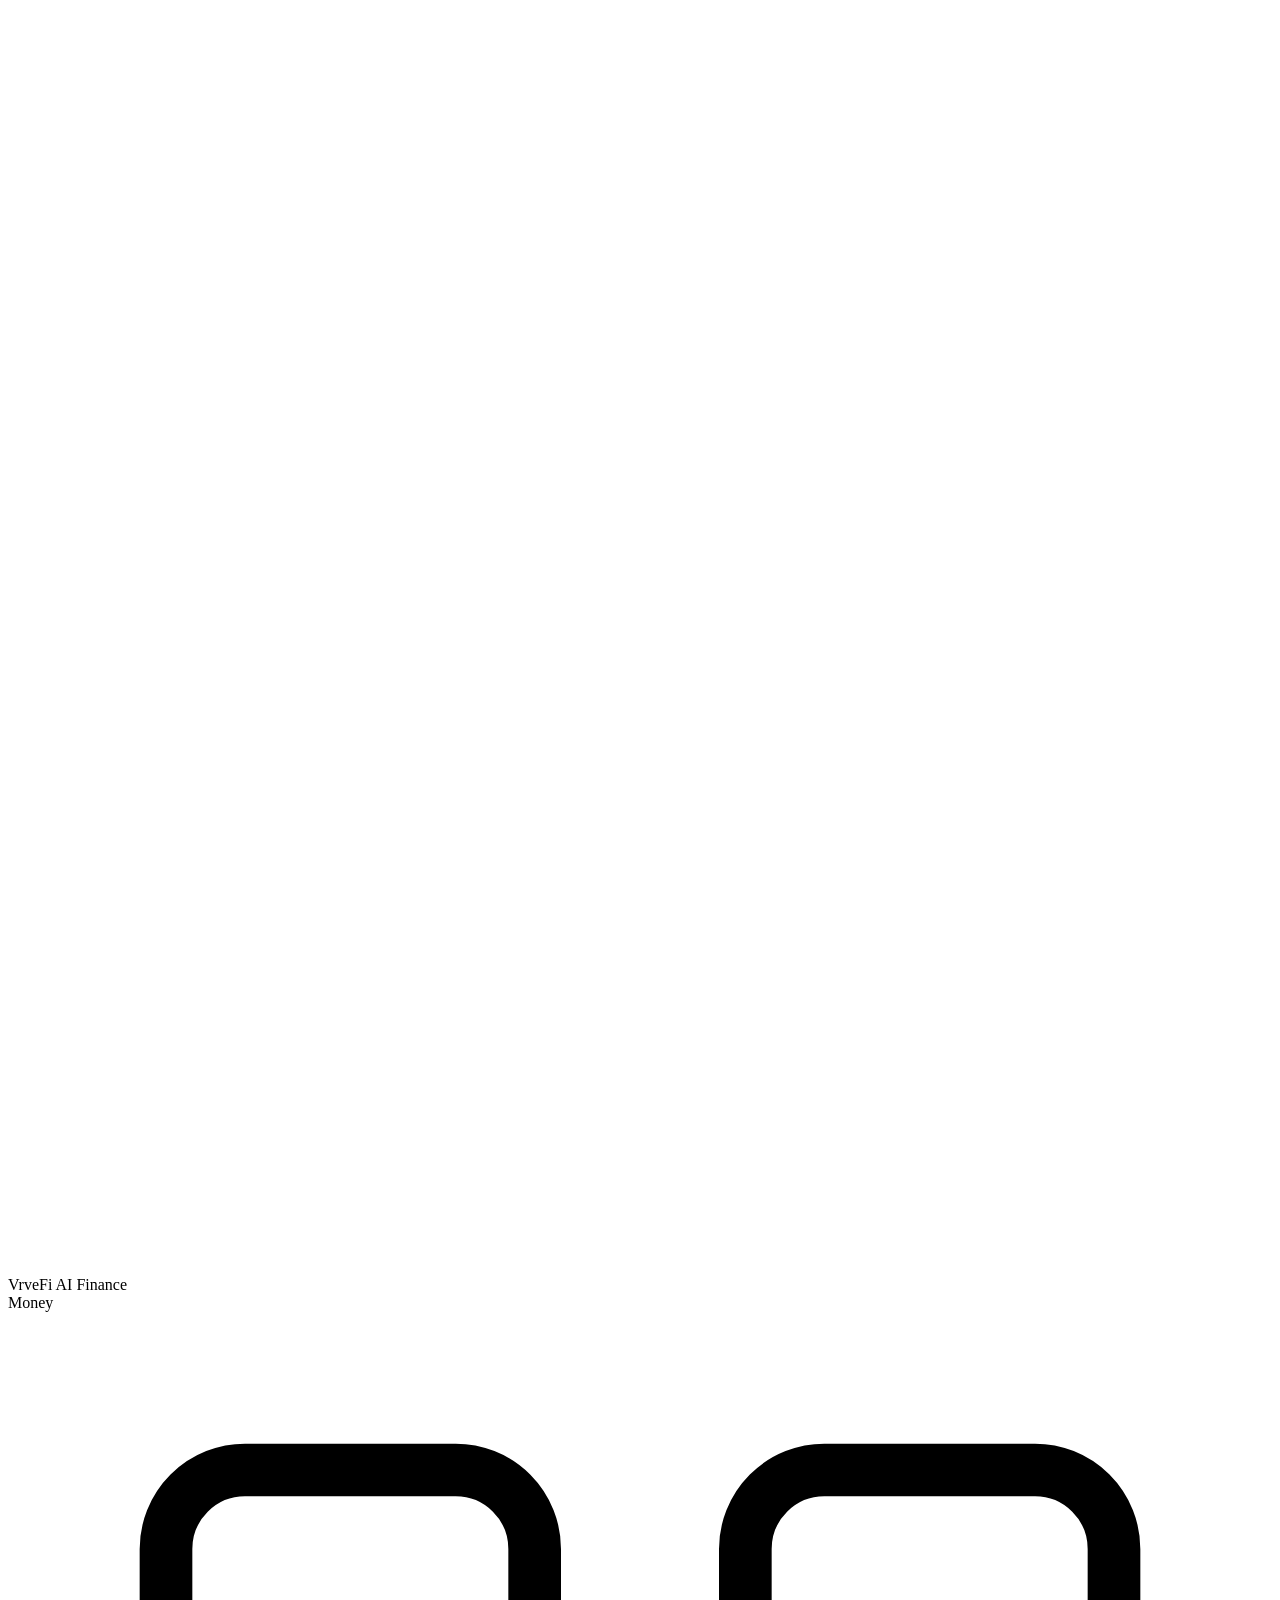
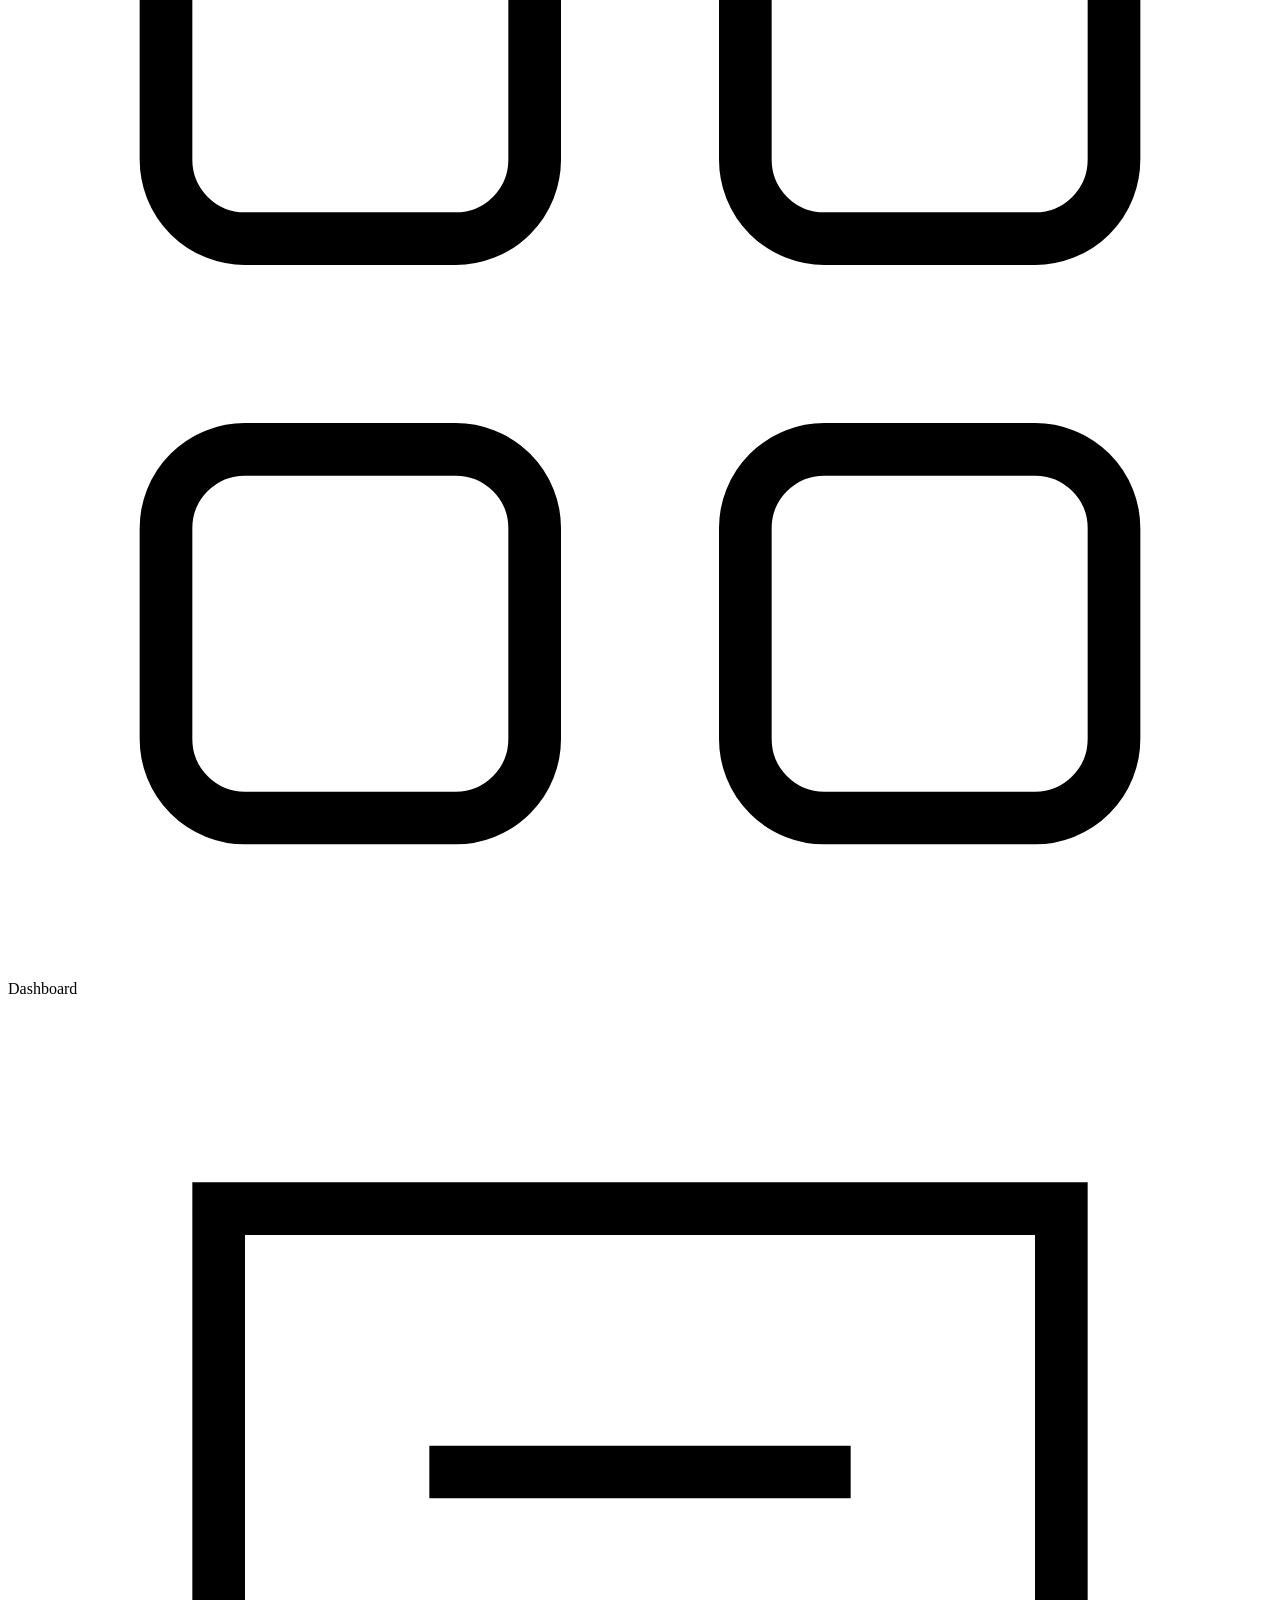
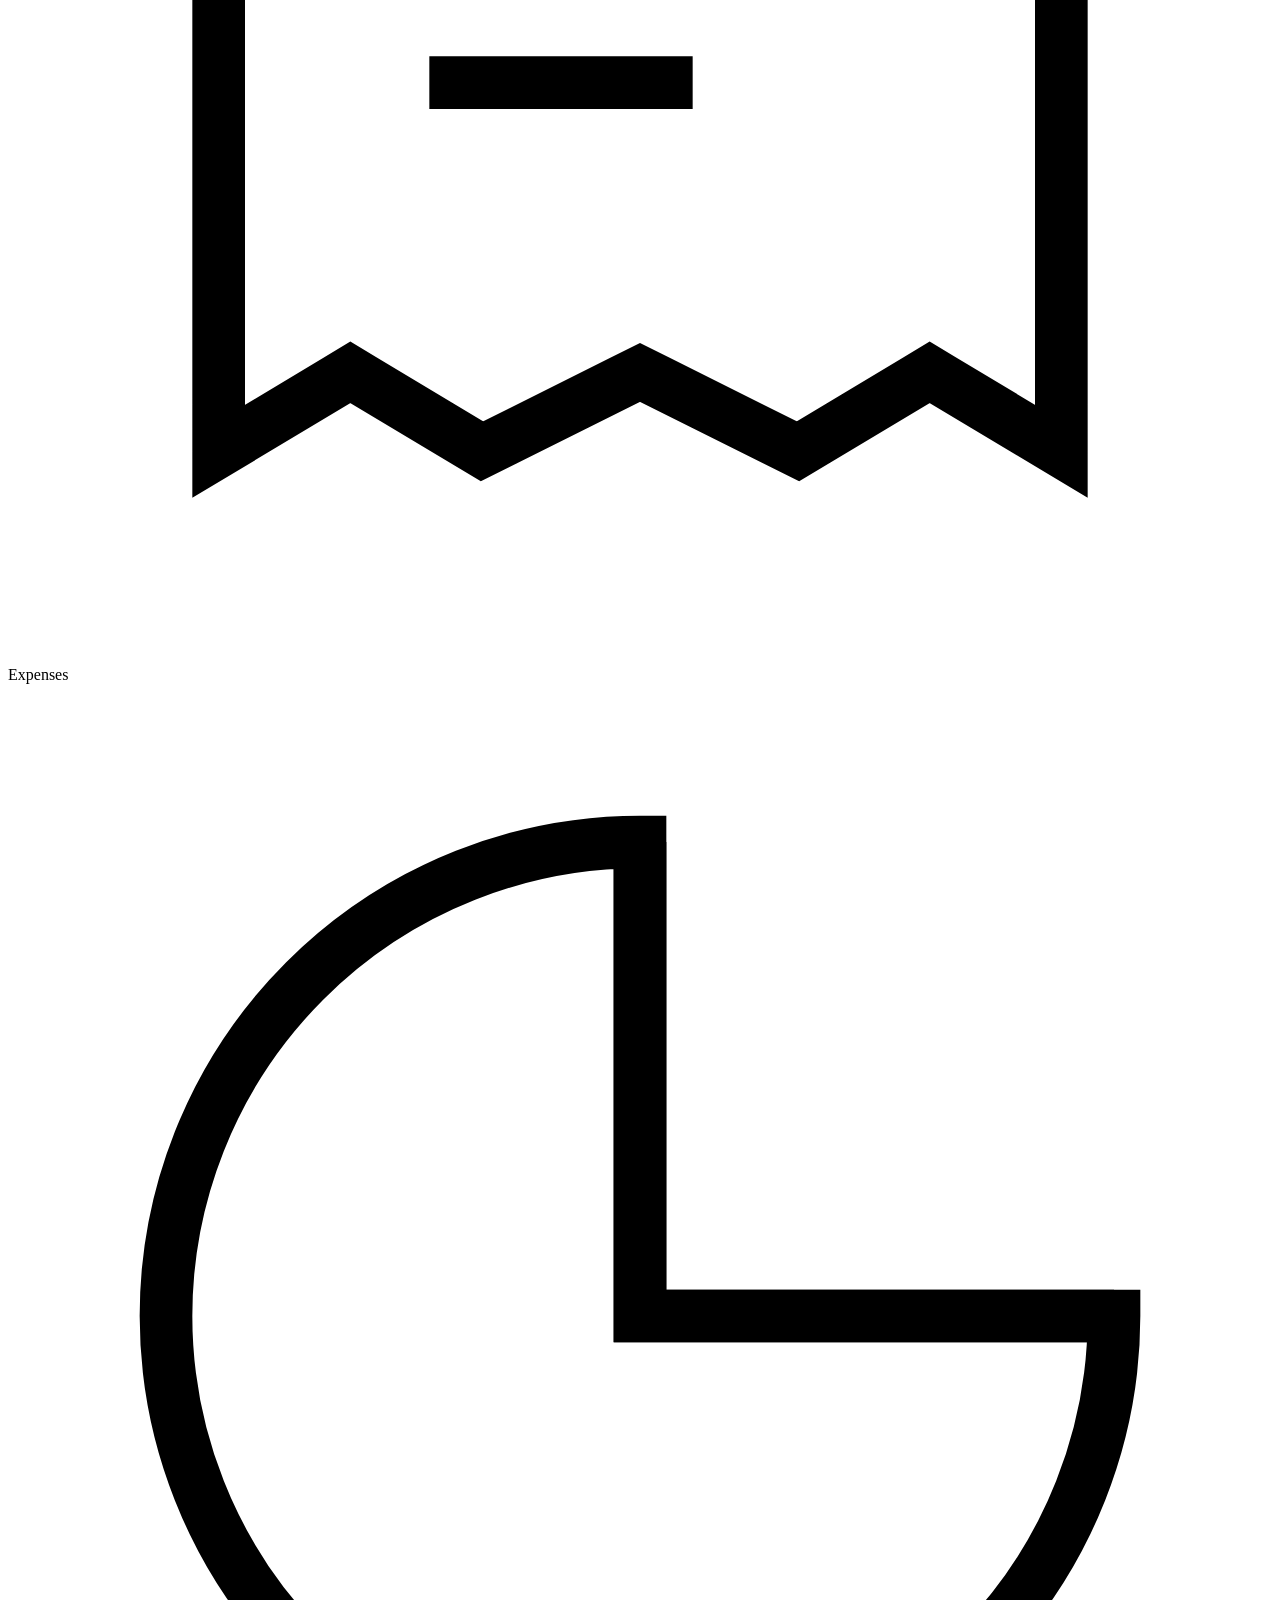
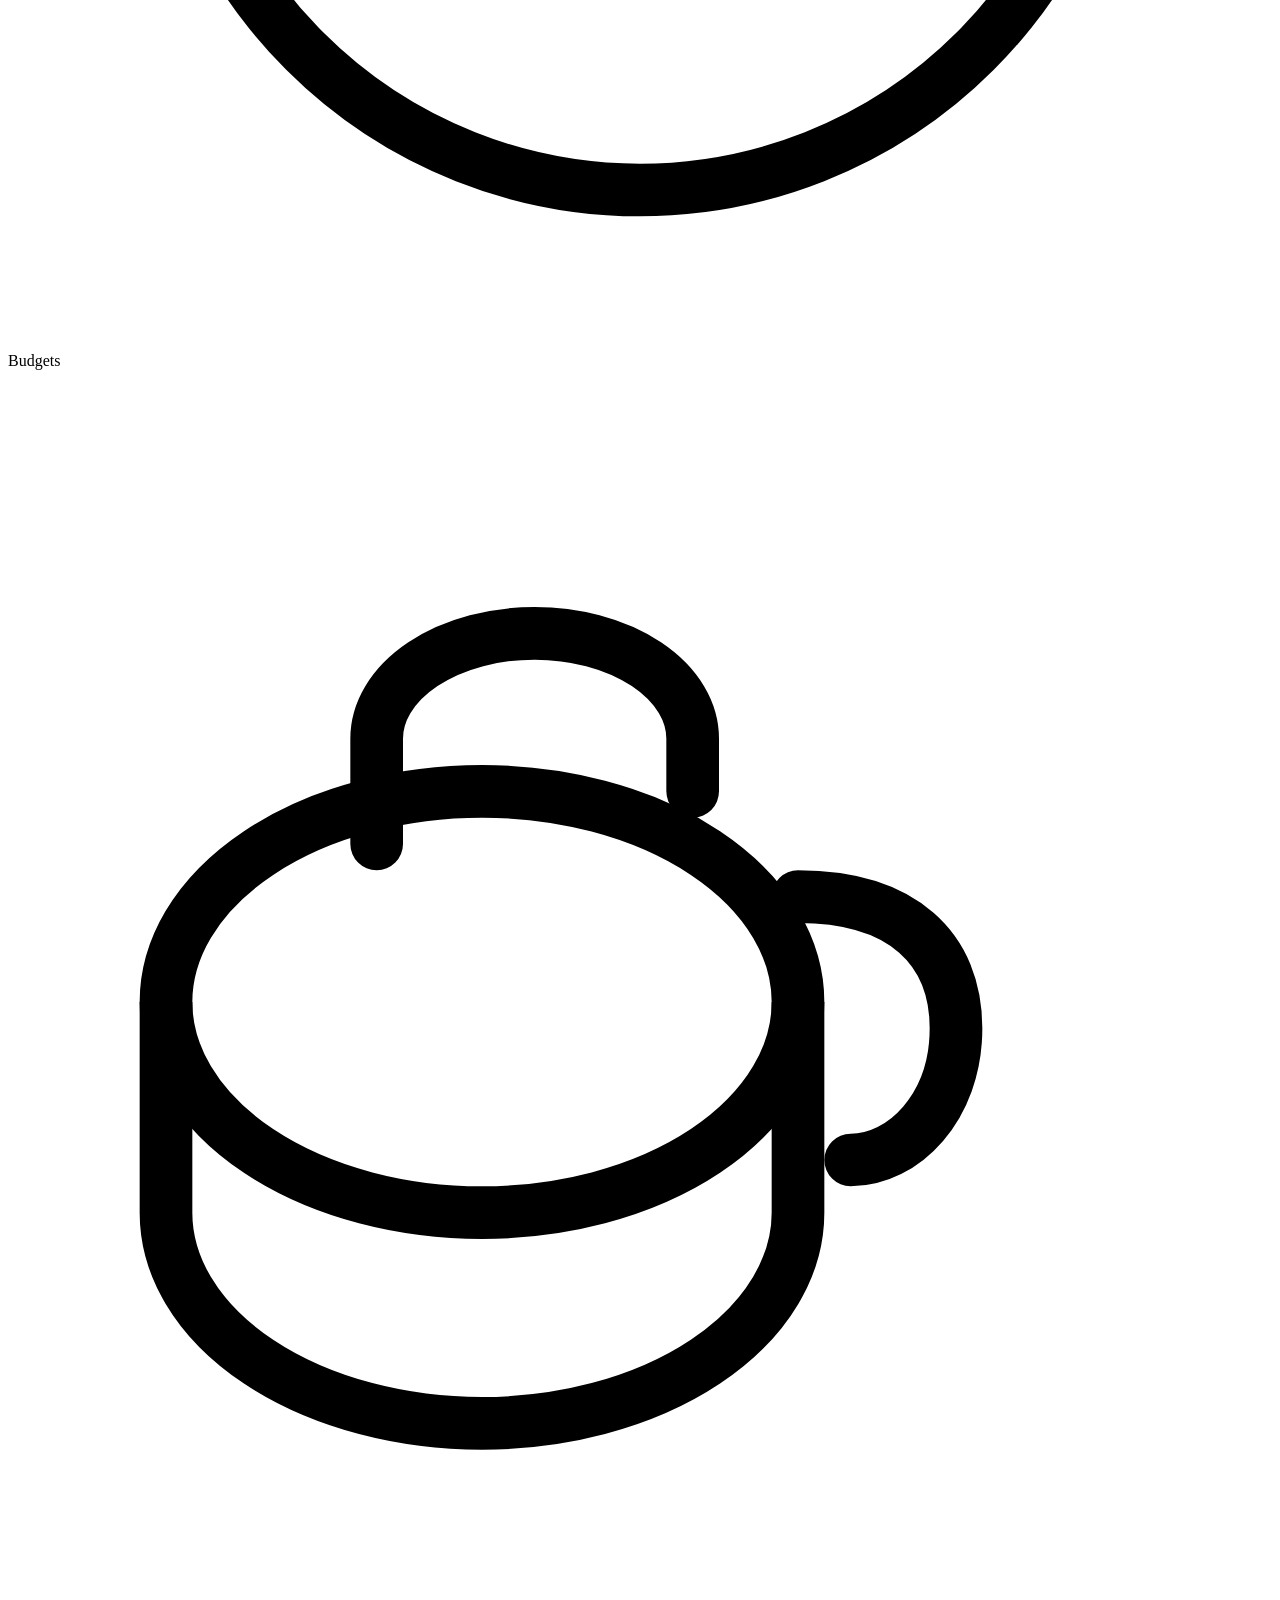
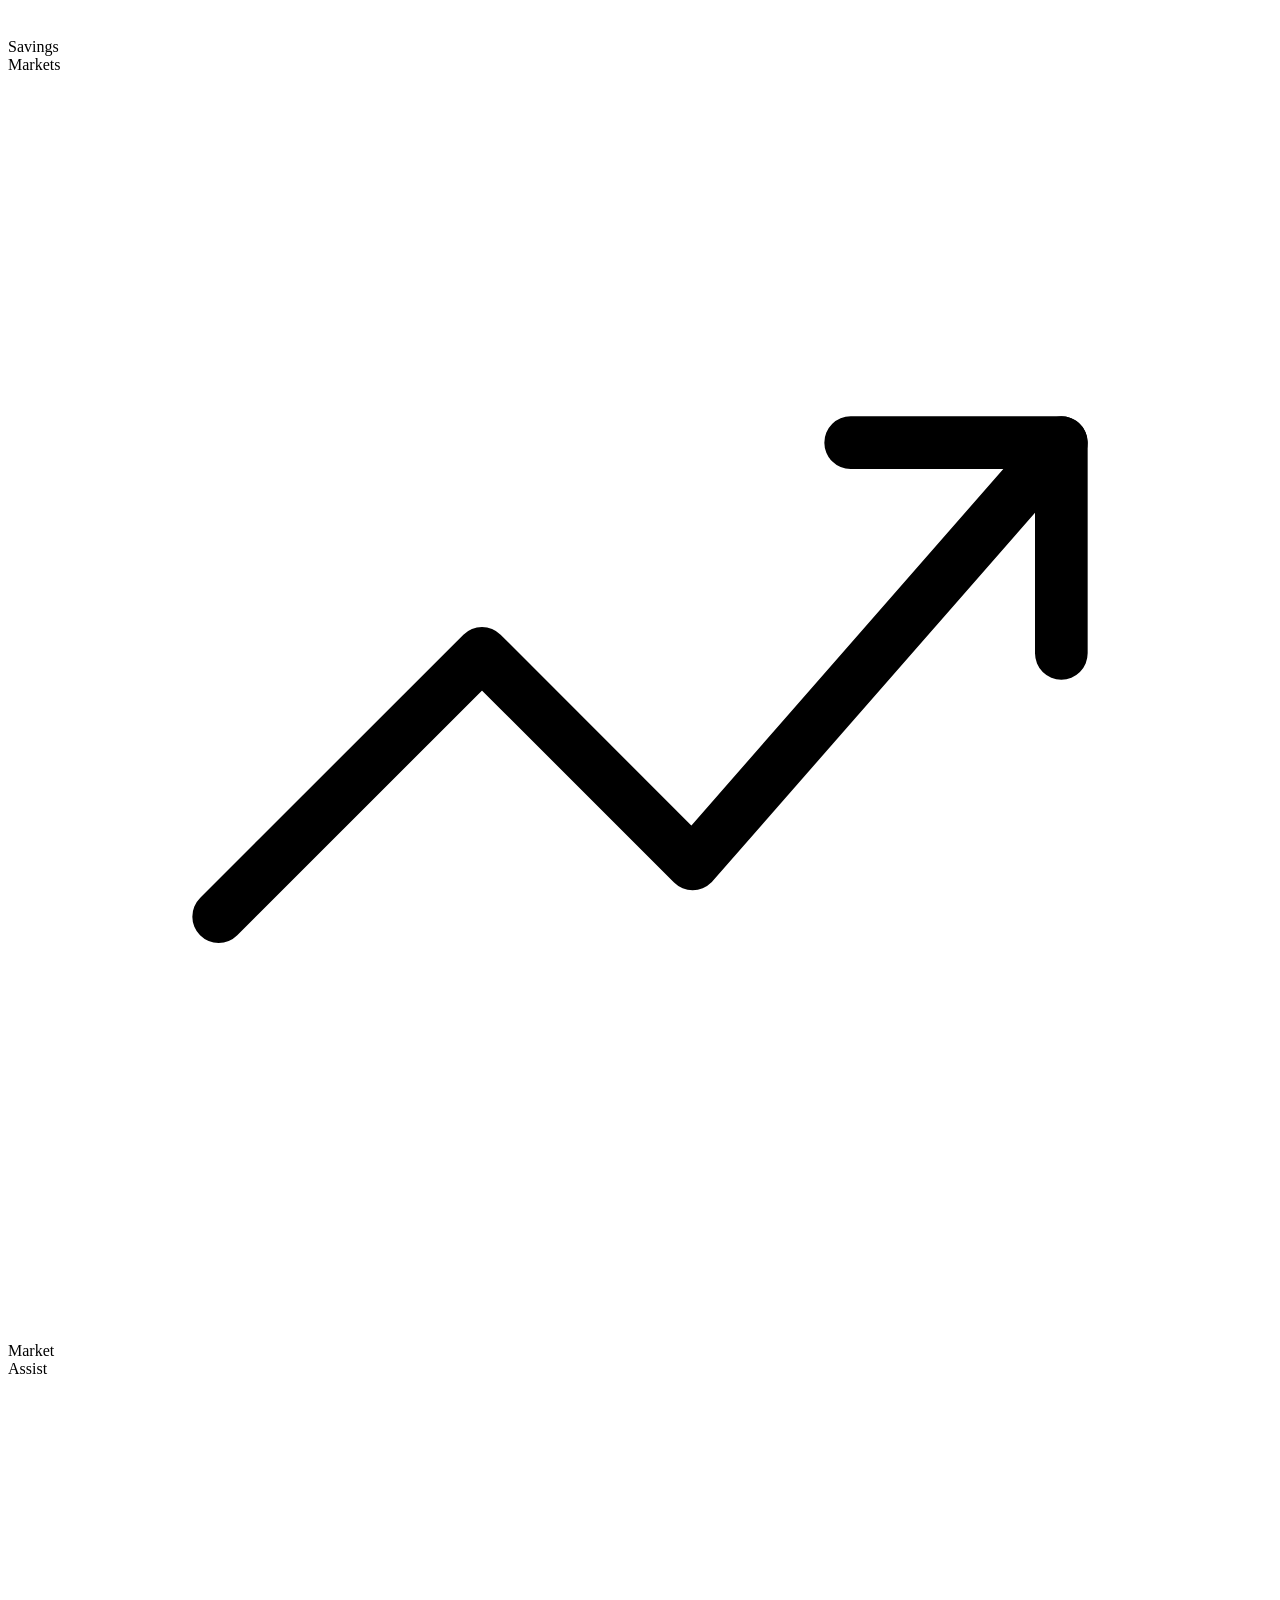
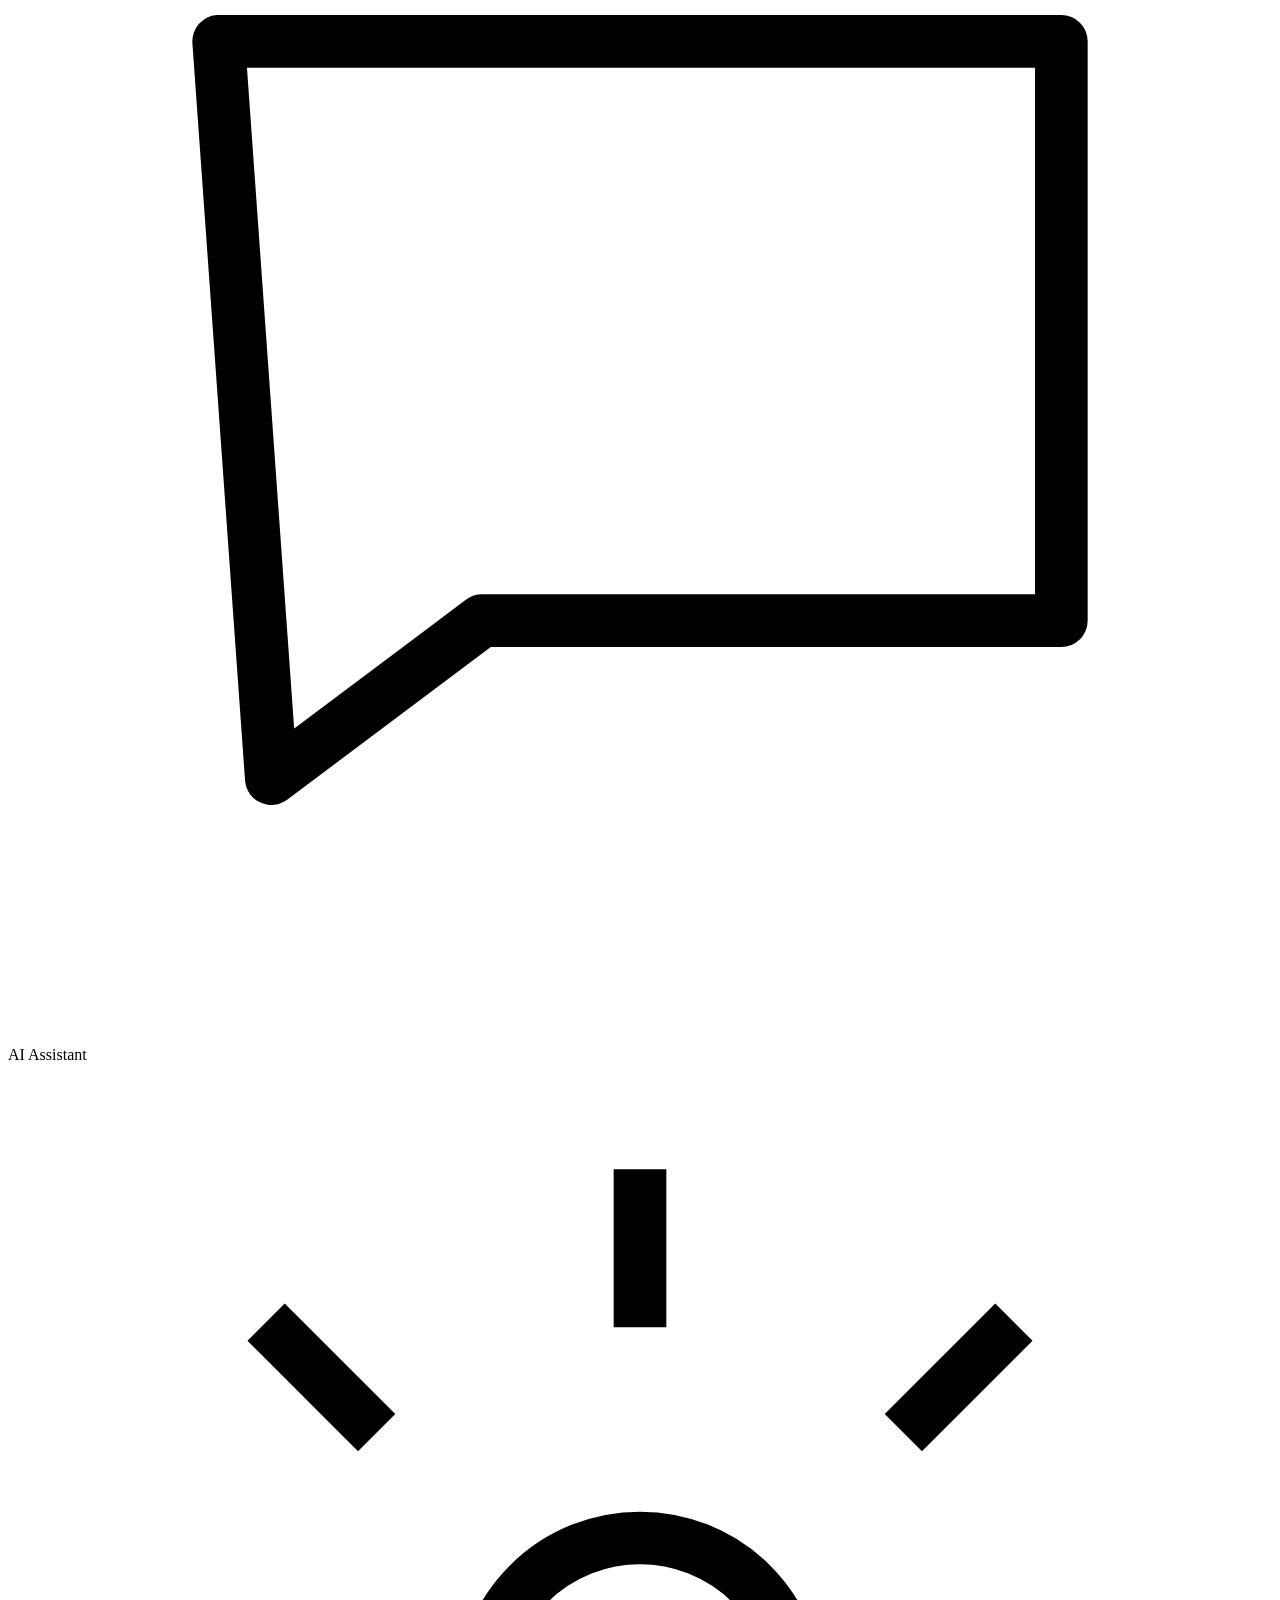
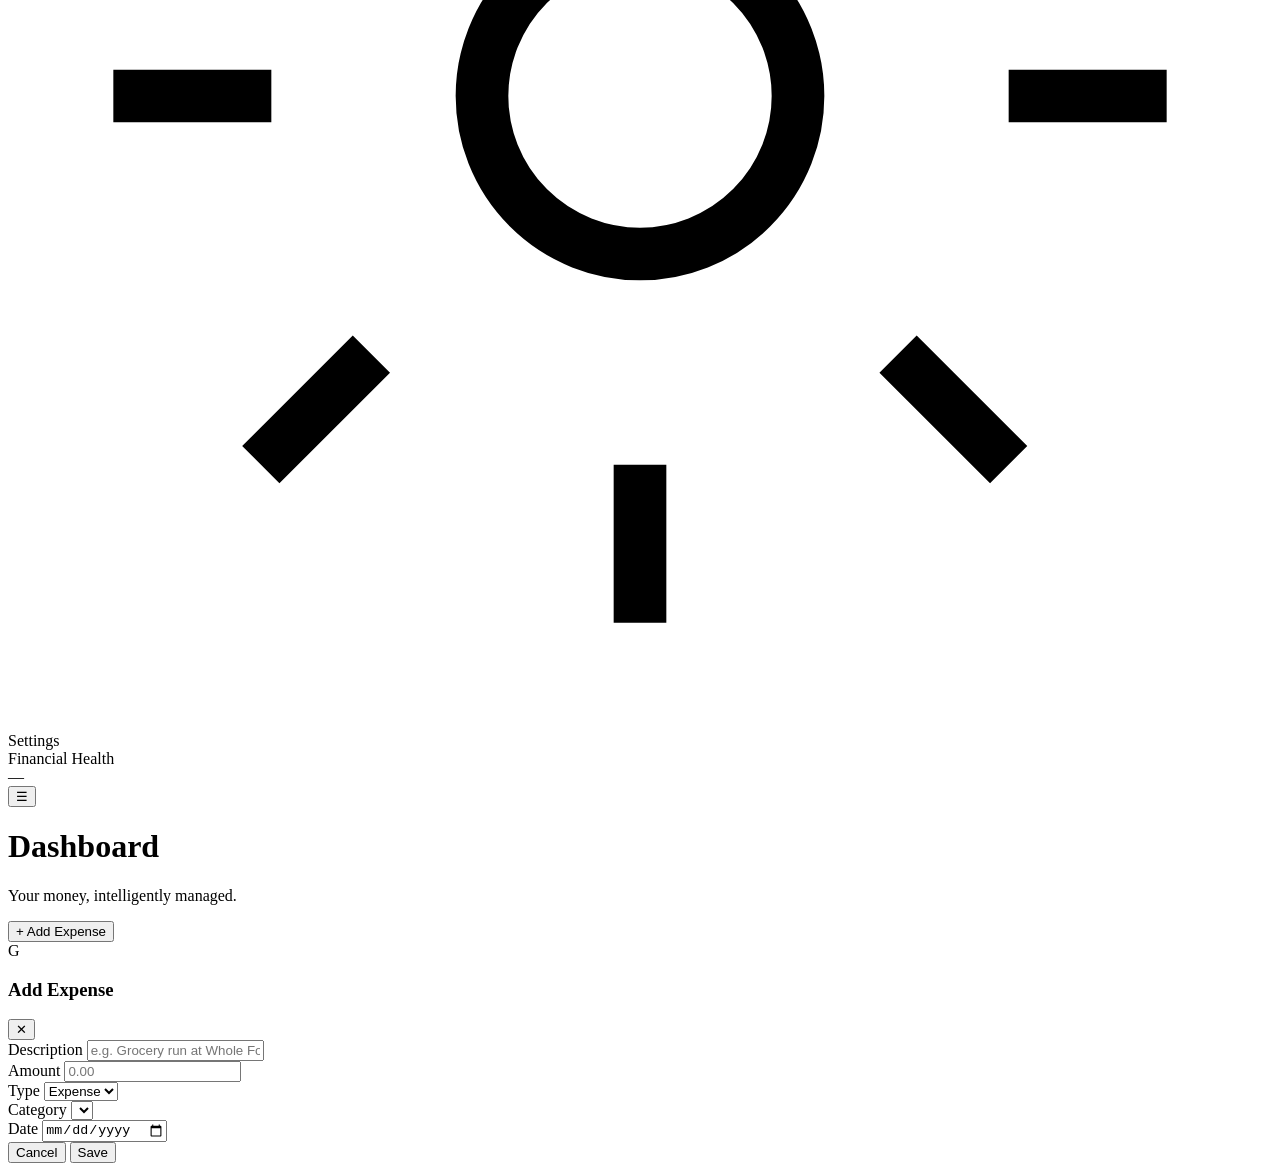
==== index.html @ f5c7d7fb "Add files via upload" ====
<!DOCTYPE html>
<html lang="en">
<head>
  <meta charset="UTF-8" />
  <meta name="viewport" content="width=device-width, initial-scale=1.0" />
  <title>VrveFi — AI Personal Finance</title>
  <meta name="description" content="Track everyday expenses, manage budgets, and get AI-powered market updates and predictions." />
  <link rel="manifest" href="manifest.webmanifest" />
  <meta name="theme-color" content="#2c5cdc" />
  <meta name="mobile-web-app-capable" content="yes" />
  <meta name="apple-mobile-web-app-capable" content="yes" />
  <meta name="apple-mobile-web-app-title" content="VrveFi" />
  <link rel="apple-touch-icon" href="icons/icon-192.png" />
  <link rel="preconnect" href="https://fonts.googleapis.com" />
  <link href="https://fonts.googleapis.com/css2?family=Inter:wght@400;500;600;700;800&display=swap" rel="stylesheet" />
  <link rel="stylesheet" href="css/styles.css" />
  <link rel="icon" href="data:image/svg+xml,%3Csvg xmlns='http://www.w3.org/2000/svg' viewBox='0 0 100 100'%3E%3Crect width='100' height='100' rx='22' fill='%232c5cdc'/%3E%3Cpath d='M24 24L50 78' stroke='white' stroke-width='12' fill='none' stroke-linecap='round'/%3E%3Crect x='54' y='60' width='10' height='18' rx='3' fill='white'/%3E%3Crect x='67' y='46' width='10' height='32' rx='3' fill='white'/%3E%3Crect x='80' y='30' width='10' height='48' rx='3' fill='white'/%3E%3C/svg%3E" />
</head>
<body>
  <div id="app">
    <!-- Sidebar -->
    <aside class="sidebar">
      <div class="brand">
        <div class="brand-mark">
          <svg viewBox="0 0 100 100" fill="none">
            <path d="M24 24L50 78" stroke="#fff" stroke-width="12" stroke-linecap="round" stroke-linejoin="round"/>
            <rect x="54" y="60" width="10" height="18" rx="3" fill="#fff"/>
            <rect x="67" y="46" width="10" height="32" rx="3" fill="#fff"/>
            <rect x="80" y="30" width="10" height="48" rx="3" fill="#fff"/>
          </svg>
        </div>
        <div class="brand-text">
          <span class="brand-name">VrveFi</span>
          <span class="brand-tag">AI Finance</span>
        </div>
      </div>

      <nav class="nav">
        <div class="nav-sec">Money</div>
        <a class="nav-item" data-route="dashboard"><span class="ic"><svg viewBox="0 0 24 24" fill="none" stroke="currentColor"><rect x="3" y="3" width="7" height="7" rx="1.5"/><rect x="14" y="3" width="7" height="7" rx="1.5"/><rect x="3" y="14" width="7" height="7" rx="1.5"/><rect x="14" y="14" width="7" height="7" rx="1.5"/></svg></span> Dashboard</a>
        <a class="nav-item" data-route="expenses"><span class="ic"><svg viewBox="0 0 24 24" fill="none" stroke="currentColor"><path d="M4 4h16v16l-2.5-1.5L15 20l-3-1.5L9 20l-2.5-1.5L4 20z"/><path d="M8 9h8M8 13h5"/></svg></span> Expenses</a>
        <a class="nav-item" data-route="budget"><span class="ic"><svg viewBox="0 0 24 24" fill="none" stroke="currentColor"><path d="M12 3a9 9 0 109 9h-9z"/><path d="M12 3v9h9"/></svg></span> Budgets</a>
        <a class="nav-item" data-route="savings"><span class="ic"><svg viewBox="0 0 24 24" fill="none" stroke="currentColor"><path d="M3 12a6 4 0 0012 0 6 4 0 00-12 0z"/><path d="M3 12v4a6 4 0 0012 0v-4"/><path d="M15 10c2 0 3 1 3 2.5S17 15 16 15M7 9V7a3 2 0 016 0v1" stroke-linecap="round"/></svg></span> Savings</a>
        <div class="nav-sec">Markets</div>
        <a class="nav-item" data-route="market"><span class="ic"><svg viewBox="0 0 24 24" fill="none" stroke="currentColor"><path d="M4 16l5-5 4 4 7-8" stroke-linecap="round" stroke-linejoin="round"/><path d="M16 7h4v4" stroke-linecap="round" stroke-linejoin="round"/></svg></span> Market</a>
        <div class="nav-sec">Assist</div>
        <a class="nav-item" data-route="assistant"><span class="ic"><svg viewBox="0 0 24 24" fill="none" stroke="currentColor"><path d="M4 5h16v11H9l-4 3z" stroke-linejoin="round"/></svg></span> AI Assistant</a>
        <a class="nav-item" data-route="settings"><span class="ic"><svg viewBox="0 0 24 24" fill="none" stroke="currentColor"><circle cx="12" cy="12" r="3"/><path d="M12 2v3M12 19v3M2 12h3M19 12h3M4.9 4.9l2.1 2.1M16.9 16.9l2.1 2.1M19.1 4.9l-2.1 2.1M6.9 16.9l-2.1 2.1"/></svg></span> Settings</a>
      </nav>

      <div class="sidebar-foot">
        <div class="health-card">
          <span class="health-label">Financial Health</span>
          <div class="health-score" id="sidebarHealth">—</div>
          <div class="health-bar"><div class="health-bar-fill" id="sidebarHealthBar"></div></div>
        </div>
      </div>
    </aside>

    <!-- Main -->
    <main class="main">
      <header class="topbar">
        <div class="topbar-left">
          <button class="menu-toggle" id="menuToggle">☰</button>
          <div>
            <h1 class="page-title" id="pageTitle">Dashboard</h1>
            <p class="page-sub" id="pageSub">Your money, intelligently managed.</p>
          </div>
        </div>
        <div class="topbar-right">
          <div class="market-ticker" id="topTicker"></div>
          <button class="btn btn-primary" id="quickAdd">+ Add Expense</button>
          <div class="avatar" id="userAvatar">G</div>
        </div>
      </header>

      <section class="view" id="view"></section>
    </main>
  </div>

  <!-- Add / Edit expense modal -->
  <div class="modal-overlay" id="modal">
    <div class="modal">
      <div class="modal-head">
        <h3 id="modalTitle">Add Expense</h3>
        <button class="modal-close" id="modalClose">✕</button>
      </div>
      <form id="expenseForm" class="modal-body">
        <input type="hidden" id="exId" />
        <div class="form-row">
          <label>Description</label>
          <input type="text" id="exDesc" placeholder="e.g. Grocery run at Whole Foods" required />
        </div>
        <div class="form-grid">
          <div class="form-row">
            <label>Amount</label>
            <input type="number" id="exAmount" step="0.01" min="0" placeholder="0.00" required />
          </div>
          <div class="form-row">
            <label>Type</label>
            <select id="exType">
              <option value="expense">Expense</option>
              <option value="income">Income</option>
            </select>
          </div>
        </div>
        <div class="form-grid">
          <div class="form-row">
            <label>Category</label>
            <select id="exCategory"></select>
          </div>
          <div class="form-row">
            <label>Date</label>
            <input type="date" id="exDate" required />
          </div>
        </div>
        <div class="ai-hint" id="aiHint"></div>
        <div class="modal-foot">
          <button type="button" class="btn btn-ghost" id="modalCancel">Cancel</button>
          <button type="submit" class="btn btn-primary">Save</button>
        </div>
      </form>
    </div>
  </div>

  <div class="toast" id="toast"></div>

  <script src="js/data.js"></script>
  <script src="js/api.js"></script>
  <script src="js/charts.js"></script>
  <script src="js/market.js"></script>
  <script src="js/ai.js"></script>
  <script src="js/app.js"></script>
  <script>
    if ('serviceWorker' in navigator) {
      window.addEventListener('load', () => navigator.serviceWorker.register('sw.js').catch(() => {}));
    }
  </script>
</body>
</html>
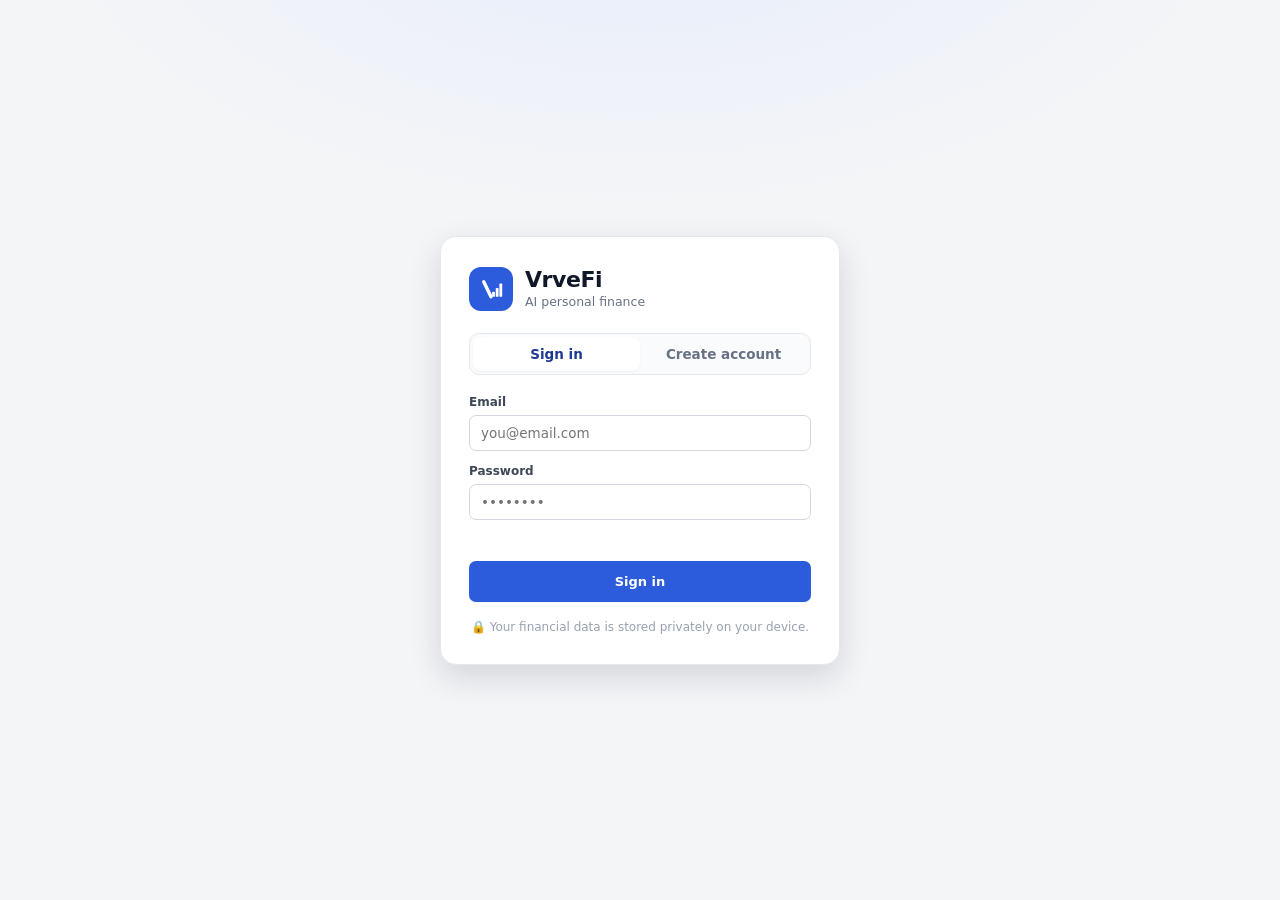
==== commit 3251a2b7: "update app" ====
--- a/index.html
+++ b/index.html
@@ -15,9 +15,54 @@
   <link href="https://fonts.googleapis.com/css2?family=Inter:wght@400;500;600;700;800&display=swap" rel="stylesheet" />
   <link rel="stylesheet" href="css/styles.css" />
   <link rel="icon" href="data:image/svg+xml,%3Csvg xmlns='http://www.w3.org/2000/svg' viewBox='0 0 100 100'%3E%3Crect width='100' height='100' rx='22' fill='%232c5cdc'/%3E%3Cpath d='M24 24L50 78' stroke='white' stroke-width='12' fill='none' stroke-linecap='round'/%3E%3Crect x='54' y='60' width='10' height='18' rx='3' fill='white'/%3E%3Crect x='67' y='46' width='10' height='32' rx='3' fill='white'/%3E%3Crect x='80' y='30' width='10' height='48' rx='3' fill='white'/%3E%3C/svg%3E" />
+  <script src="https://accounts.google.com/gsi/client" async></script>
 </head>
 <body>
-  <div id="app">
+  <!-- Sign-in screen -->
+  <div id="authScreen" class="auth-screen">
+    <div class="auth-card">
+      <div class="auth-brand">
+        <div class="auth-mark">
+          <svg viewBox="0 0 100 100" fill="none">
+            <path d="M24 24L50 78" stroke="#fff" stroke-width="12" stroke-linecap="round" stroke-linejoin="round"/>
+            <rect x="54" y="60" width="10" height="18" rx="3" fill="#fff"/>
+            <rect x="67" y="46" width="10" height="32" rx="3" fill="#fff"/>
+            <rect x="80" y="30" width="10" height="48" rx="3" fill="#fff"/>
+          </svg>
+        </div>
+        <div><div class="auth-title">VrveFi</div><div class="auth-sub">AI personal finance</div></div>
+      </div>
+
+      <div class="auth-tabs">
+        <button type="button" class="auth-tab active" data-tab="signin">Sign in</button>
+        <button type="button" class="auth-tab" data-tab="signup">Create account</button>
+      </div>
+
+      <form id="authForm" class="auth-form" autocomplete="on">
+        <div class="form-row signup-only" style="display:none">
+          <label>Name</label>
+          <input type="text" id="authName" placeholder="Your name" autocomplete="name" />
+        </div>
+        <div class="form-row">
+          <label>Email</label>
+          <input type="email" id="authEmail" placeholder="you@email.com" autocomplete="email" required />
+        </div>
+        <div class="form-row">
+          <label>Password</label>
+          <input type="password" id="authPassword" placeholder="••••••••" autocomplete="current-password" required />
+        </div>
+        <div class="auth-error" id="authError"></div>
+        <button class="btn btn-primary" id="authSubmit" type="submit" style="width:100%;padding:12px">Sign in</button>
+      </form>
+
+      <div class="auth-divider"><span>or</span></div>
+      <div id="googleBtn" class="google-btn-wrap"></div>
+      <div id="authNote" class="auth-note"></div>
+      <div class="auth-foot">🔒 Your financial data is stored privately on your device.</div>
+    </div>
+  </div>
+
+  <div id="app" style="display:none">
     <!-- Sidebar -->
     <aside class="sidebar">
       <div class="brand">
@@ -123,8 +168,21 @@
     </div>
   </div>
 
+  <!-- Stat detail modal -->
+  <div class="modal-overlay" id="detailModal">
+    <div class="modal">
+      <div class="modal-head">
+        <h3 id="detailTitle">Details</h3>
+        <button class="modal-close" id="detailClose">✕</button>
+      </div>
+      <div class="modal-body" id="detailBody"></div>
+    </div>
+  </div>
+
   <div class="toast" id="toast"></div>
 
+  <script src="js/auth-config.js"></script>
+  <script src="js/auth.js"></script>
   <script src="js/data.js"></script>
   <script src="js/api.js"></script>
   <script src="js/charts.js"></script>
--- a/css/styles.css
+++ b/css/styles.css
@@ -0,0 +1,337 @@
+:root {
+  /* Surfaces */
+  --bg: #f4f5f7;
+  --surface: #ffffff;
+  --surface-2: #fafbfc;
+  --sidebar: #ffffff;
+  --border: #e4e7ec;
+  --border-strong: #d3d8e0;
+
+  /* Text */
+  --text: #101727;
+  --text-2: #3d4757;
+  --muted: #687284;
+  --muted-2: #98a1b0;
+
+  /* Accent — restrained institutional blue */
+  --accent: #2c5cdc;
+  --accent-hover: #2249b6;
+  --accent-weak: #eef2fd;
+  --accent-ink: #1c3a93;
+
+  /* Semantic */
+  --up: #0a7d43;
+  --up-bg: #e8f5ee;
+  --down: #c0392b;
+  --down-bg: #fbecea;
+  --warn: #b07415;
+  --warn-bg: #fcf4e6;
+
+  /* Back-compat aliases (map old names to new palette) */
+  --brand: var(--accent);
+  --brand-2: var(--accent);
+  --accent-2: #3e9d8a;
+  --danger: var(--down);
+  --bg-2: var(--surface-2);
+  --panel: var(--surface);
+  --panel-2: var(--surface-2);
+
+  --shadow-sm: 0 1px 2px rgba(16,24,40,.05);
+  --shadow: 0 1px 3px rgba(16,24,40,.08), 0 1px 2px rgba(16,24,40,.04);
+  --shadow-lg: 0 12px 32px rgba(16,24,40,.14);
+  --radius: 10px;
+  --radius-sm: 7px;
+  --num: 'Inter', ui-monospace, sans-serif;
+}
+
+* { box-sizing: border-box; margin: 0; padding: 0; }
+html, body { height: 100%; }
+body {
+  font-family: 'Inter', system-ui, -apple-system, sans-serif;
+  background: var(--bg);
+  color: var(--text);
+  font-size: 14px;
+  -webkit-font-smoothing: antialiased;
+  font-feature-settings: 'cv05','ss01';
+}
+.num, .tbl td.right, .stat-value, .budget-top b, .stat-value { font-variant-numeric: tabular-nums; }
+::selection { background: #d4e0fb; }
+::-webkit-scrollbar { width: 11px; height: 11px; }
+::-webkit-scrollbar-thumb { background: #d0d5dd; border-radius: 20px; border: 3px solid var(--bg); }
+::-webkit-scrollbar-thumb:hover { background: #b6bdc9; }
+
+#app { display: grid; grid-template-columns: 240px 1fr; min-height: 100vh; }
+
+/* ---------- Sidebar ---------- */
+.sidebar {
+  background: var(--sidebar);
+  border-right: 1px solid var(--border);
+  padding: 18px 14px;
+  display: flex; flex-direction: column;
+  position: sticky; top: 0; height: 100vh;
+}
+.brand { display: flex; align-items: center; gap: 11px; padding: 4px 8px 20px; }
+.brand-mark {
+  width: 34px; height: 34px; border-radius: 9px;
+  display: grid; place-items: center; color: #fff;
+  background: var(--accent);
+}
+.brand-mark svg { width: 23px; height: 23px; }
+.brand-text { display: flex; flex-direction: column; line-height: 1.15; }
+.brand-name { font-weight: 700; font-size: 17px; letter-spacing: -.02em; }
+.brand-tag { font-size: 10.5px; color: var(--muted); letter-spacing: .06em; text-transform: uppercase; }
+
+.nav { display: flex; flex-direction: column; gap: 2px; margin-top: 6px; }
+.nav-sec { font-size: 10.5px; letter-spacing: .07em; text-transform: uppercase; color: var(--muted-2); padding: 14px 12px 6px; font-weight: 600; }
+.nav-item {
+  display: flex; align-items: center; gap: 11px;
+  padding: 9px 12px; border-radius: var(--radius-sm); cursor: pointer;
+  color: var(--text-2); font-weight: 500; font-size: 13.5px;
+  transition: background .12s, color .12s; user-select: none;
+  border: 1px solid transparent;
+}
+.nav-item .ic { width: 17px; height: 17px; display: grid; place-items: center; color: var(--muted); }
+.nav-item .ic svg { width: 17px; height: 17px; stroke-width: 1.7; }
+.nav-item:hover { background: var(--surface-2); color: var(--text); }
+.nav-item:hover .ic { color: var(--text-2); }
+.nav-item.active { background: var(--accent-weak); color: var(--accent-ink); font-weight: 600; }
+.nav-item.active .ic { color: var(--accent); }
+
+.sidebar-foot { margin-top: auto; padding-top: 14px; }
+.health-card { background: var(--surface-2); border: 1px solid var(--border); border-radius: var(--radius); padding: 13px; }
+.health-label { font-size: 10.5px; color: var(--muted); text-transform: uppercase; letter-spacing: .06em; font-weight: 600; }
+.health-score { font-size: 26px; font-weight: 700; margin: 3px 0 8px; letter-spacing: -.02em; }
+.health-bar { height: 6px; background: #eceef2; border-radius: 20px; overflow: hidden; }
+.health-bar-fill { height: 100%; width: 0; border-radius: 20px; background: var(--accent); transition: width .5s; }
+
+/* ---------- Main ---------- */
+.main { display: flex; flex-direction: column; min-width: 0; }
+.topbar {
+  display: flex; align-items: center; justify-content: space-between;
+  padding: 14px 26px; border-bottom: 1px solid var(--border);
+  position: sticky; top: 0; z-index: 20; background: var(--surface);
+}
+.topbar-left { display: flex; align-items: center; gap: 13px; }
+.menu-toggle { display: none; background: none; border: none; color: var(--text); font-size: 20px; cursor: pointer; }
+.page-title { font-size: 18px; font-weight: 700; letter-spacing: -.02em; }
+.page-sub { font-size: 12.5px; color: var(--muted); margin-top: 1px; }
+.topbar-right { display: flex; align-items: center; gap: 16px; }
+.market-ticker { display: flex; gap: 16px; font-size: 12px; color: var(--muted); }
+.market-ticker .tk { display: flex; gap: 5px; align-items: center; font-variant-numeric: tabular-nums; }
+.market-ticker .tk b { color: var(--text); font-weight: 600; }
+.avatar { width: 34px; height: 34px; border-radius: 50%; display: grid; place-items: center; background: var(--accent); color: #fff; font-weight: 600; font-size: 13px; }
+
+.view { padding: 24px 26px 60px; max-width: 1320px; width: 100%; }
+
+/* ---------- Buttons ---------- */
+.btn { border: 1px solid transparent; border-radius: var(--radius-sm); padding: 9px 15px; font-weight: 600; font-size: 13px; cursor: pointer; transition: .12s; font-family: inherit; }
+.btn-primary { background: var(--accent); color: #fff; box-shadow: var(--shadow-sm); }
+.btn-primary:hover { background: var(--accent-hover); }
+.btn-ghost { background: var(--surface); color: var(--text-2); border-color: var(--border-strong); }
+.btn-ghost:hover { background: var(--surface-2); border-color: var(--muted-2); }
+.btn-sm { padding: 6px 11px; font-size: 12.5px; }
+.btn-danger { background: var(--down-bg); color: var(--down); border-color: #f1c9c4; }
+.btn-danger:hover { background: #f7ddd9; }
+
+/* ---------- Cards & grid ---------- */
+.grid { display: grid; gap: 16px; }
+.cols-4 { grid-template-columns: repeat(4, 1fr); }
+.cols-3 { grid-template-columns: repeat(3, 1fr); }
+.cols-2 { grid-template-columns: repeat(2, 1fr); }
+.span-2 { grid-column: span 2; }
+.card { background: var(--surface); border: 1px solid var(--border); border-radius: var(--radius); padding: 18px; box-shadow: var(--shadow-sm); }
+.card-title { font-size: 12px; color: var(--muted); font-weight: 600; text-transform: uppercase; letter-spacing: .05em; }
+.card-head { display: flex; align-items: center; justify-content: space-between; margin-bottom: 16px; }
+.card-head h3 { font-size: 14.5px; font-weight: 650; letter-spacing: -.01em; }
+
+.stat .stat-label { font-size: 12px; color: var(--muted); font-weight: 500; }
+.stat .stat-value { font-size: 25px; font-weight: 700; margin: 7px 0 5px; letter-spacing: -.02em; }
+.stat .stat-icon { width: 30px; height: 30px; border-radius: 8px; display: grid; place-items: center; background: var(--surface-2); border: 1px solid var(--border); }
+.stat .stat-icon svg { width: 16px; height: 16px; stroke-width: 1.7; color: var(--muted); }
+.chip { font-size: 12px; font-weight: 600; padding: 2px 7px; border-radius: 6px; display: inline-flex; gap: 3px; align-items: center; font-variant-numeric: tabular-nums; }
+.chip.up { background: var(--up-bg); color: var(--up); }
+.chip.down { background: var(--down-bg); color: var(--down); }
+.chip.flat { background: #eef0f3; color: var(--muted); }
+
+/* ---------- Tables ---------- */
+.tbl { width: 100%; border-collapse: collapse; }
+.tbl th { text-align: left; font-size: 11px; text-transform: uppercase; letter-spacing: .04em; color: var(--muted); padding: 9px 12px; border-bottom: 1px solid var(--border); font-weight: 600; }
+.tbl td { padding: 11px 12px; border-bottom: 1px solid var(--border); font-size: 13.5px; color: var(--text-2); }
+.tbl tbody tr:last-child td { border-bottom: none; }
+.tbl tr:hover td { background: var(--surface-2); }
+.tbl .right { text-align: right; font-variant-numeric: tabular-nums; }
+.cat-pill { display: inline-flex; align-items: center; gap: 8px; font-size: 13.5px; color: var(--text); }
+.cat-dot { width: 8px; height: 8px; border-radius: 3px; flex: none; }
+.row-actions { display: flex; gap: 5px; justify-content: flex-end; opacity: 0; transition: .12s; }
+.tbl tr:hover .row-actions { opacity: 1; }
+.icon-btn { background: var(--surface); border: 1px solid var(--border-strong); color: var(--muted); width: 28px; height: 28px; border-radius: 6px; cursor: pointer; font-size: 12px; display: inline-grid; place-items: center; }
+.icon-btn:hover { color: var(--accent); border-color: var(--accent); background: var(--accent-weak); }
+
+/* ---------- Forms / filters ---------- */
+.toolbar { display: flex; gap: 9px; align-items: center; flex-wrap: wrap; margin-bottom: 16px; }
+.input, select { background: var(--surface); border: 1px solid var(--border-strong); color: var(--text); padding: 8px 11px; border-radius: var(--radius-sm); font-family: inherit; font-size: 13.5px; outline: none; transition: border .12s, box-shadow .12s; }
+.input:focus, select:focus, .form-row input:focus, .form-row select:focus { border-color: var(--accent); box-shadow: 0 0 0 3px var(--accent-weak); }
+.input::placeholder { color: var(--muted-2); }
+.search { flex: 1; min-width: 180px; }
+
+/* Stock search dropdown */
+.stk-search { position: relative; flex: 1; min-width: 260px; }
+.stk-search .input { width: 100%; }
+.search-results { position: absolute; top: calc(100% + 5px); left: 0; right: 0; z-index: 40;
+  background: var(--surface); border: 1px solid var(--border-strong); border-radius: var(--radius-sm);
+  box-shadow: var(--shadow-lg); max-height: 320px; overflow-y: auto; display: none; }
+.search-results.open { display: block; }
+.search-row { padding: 10px 13px; cursor: pointer; display: flex; justify-content: space-between; align-items: center; gap: 12px; border-bottom: 1px solid var(--border); }
+.search-row:last-child { border-bottom: none; }
+.search-row:hover { background: var(--accent-weak); }
+.search-row.muted { color: var(--muted); cursor: default; justify-content: flex-start; }
+.search-row .muted { color: var(--muted); }
+.search-row b { font-weight: 600; }
+
+/* ---------- Modal ---------- */
+.modal-overlay { position: fixed; inset: 0; background: rgba(16,24,40,.42); display: none; place-items: center; z-index: 100; padding: 20px; }
+.modal-overlay.open { display: grid; }
+.modal { background: var(--surface); border: 1px solid var(--border); border-radius: 12px; width: 100%; max-width: 460px; box-shadow: var(--shadow-lg); }
+.modal-head { display: flex; justify-content: space-between; align-items: center; padding: 18px 20px; border-bottom: 1px solid var(--border); }
+.modal-head h3 { font-size: 15px; font-weight: 650; }
+.modal-close { background: none; border: none; color: var(--muted); font-size: 17px; cursor: pointer; line-height: 1; }
+.modal-close:hover { color: var(--text); }
+.modal-body { padding: 20px; display: flex; flex-direction: column; gap: 13px; }
+.form-row { display: flex; flex-direction: column; gap: 6px; }
+.form-row label { font-size: 12px; color: var(--text-2); font-weight: 600; }
+.form-row input, .form-row select { background: var(--surface); border: 1px solid var(--border-strong); color: var(--text); padding: 9px 11px; border-radius: var(--radius-sm); font-family: inherit; font-size: 13.5px; outline: none; }
+.form-grid { display: grid; grid-template-columns: 1fr 1fr; gap: 13px; }
+.modal-foot { display: flex; justify-content: flex-end; gap: 9px; margin-top: 4px; }
+.ai-hint { font-size: 12.5px; color: var(--accent-ink); min-height: 16px; }
+
+/* ---------- Progress bars ---------- */
+.bar-track { height: 7px; background: #eceef2; border-radius: 20px; overflow: hidden; }
+.bar-fill { height: 100%; border-radius: 20px; transition: width .4s; }
+.budget-row { padding: 13px 0; border-bottom: 1px solid var(--border); }
+.budget-row:last-child { border-bottom: none; }
+.budget-top { display: flex; justify-content: space-between; margin-bottom: 8px; font-size: 13.5px; align-items: center; }
+.budget-top b { font-variant-numeric: tabular-nums; }
+.budget-meta { font-size: 12px; color: var(--muted); margin-top: 6px; }
+
+/* ---------- Insights ---------- */
+.insight { display: flex; gap: 11px; padding: 13px 14px; border-radius: var(--radius-sm); background: var(--surface-2); border: 1px solid var(--border); margin-bottom: 9px; }
+.insight:last-child { margin-bottom: 0; }
+.insight-dot { width: 7px; flex: none; border-radius: 4px; }
+.insight h4 { font-size: 13.5px; margin-bottom: 3px; font-weight: 600; display: flex; gap: 8px; align-items: center; }
+.insight p { font-size: 12.8px; color: var(--muted); line-height: 1.5; }
+.tag { font-size: 10.5px; padding: 2px 7px; border-radius: 5px; background: var(--surface-2); color: var(--muted); border: 1px solid var(--border); font-weight: 600; letter-spacing: .02em; text-transform: uppercase; }
+
+/* ---------- Market ---------- */
+.coin-row { display: flex; align-items: center; gap: 12px; padding: 11px 8px; border-radius: var(--radius-sm); transition: background .12s; cursor: pointer; }
+.coin-row:hover { background: var(--surface-2); }
+.coin-logo { width: 34px; height: 34px; border-radius: 8px; display: grid; place-items: center; font-weight: 600; font-size: 12px; color: #fff; letter-spacing: -.02em; }
+.coin-name { font-weight: 600; color: var(--text); }
+.coin-sym { font-size: 12px; color: var(--muted); }
+.spark { width: 104px; height: 34px; }
+.pred-badge { font-weight: 600; padding: 4px 10px; border-radius: 6px; font-size: 12px; letter-spacing: .01em; display: inline-block; }
+.signal-strong-buy { background: var(--up-bg); color: var(--up); }
+.signal-buy { background: var(--up-bg); color: var(--up); }
+.signal-hold { background: var(--warn-bg); color: var(--warn); }
+.signal-sell { background: var(--down-bg); color: var(--down); }
+.signal-strong-sell { background: var(--down-bg); color: var(--down); }
+
+/* ---------- Assistant ---------- */
+.chat { display: flex; flex-direction: column; height: calc(100vh - 250px); min-height: 420px; }
+.chat-log { flex: 1; overflow-y: auto; padding: 4px 2px; display: flex; flex-direction: column; gap: 12px; }
+.msg { display: flex; gap: 10px; max-width: 80%; }
+.msg.user { align-self: flex-end; flex-direction: row-reverse; }
+.msg-av { width: 28px; height: 28px; border-radius: 7px; flex: none; display: grid; place-items: center; font-size: 10px; font-weight: 700; }
+.msg.ai .msg-av { background: var(--accent); color: #fff; }
+.msg.user .msg-av { background: #e6e9ef; color: var(--text-2); }
+.msg-body { background: var(--surface-2); border: 1px solid var(--border); padding: 11px 14px; border-radius: 10px; font-size: 13.5px; line-height: 1.55; color: var(--text); }
+.msg.user .msg-body { background: var(--accent-weak); border-color: #d6e0fb; }
+.msg-body b { font-weight: 650; }
+.msg-body code { background: #eceef2; padding: 1px 5px; border-radius: 4px; font-size: 12px; }
+.chips-row { display: flex; gap: 7px; flex-wrap: wrap; margin: 12px 0; }
+.suggest-chip { background: var(--surface); border: 1px solid var(--border-strong); color: var(--text-2); padding: 7px 12px; border-radius: 18px; font-size: 12.5px; cursor: pointer; transition: .12s; }
+.suggest-chip:hover { border-color: var(--accent); color: var(--accent-ink); background: var(--accent-weak); }
+.chat-input { display: flex; gap: 9px; margin-top: 12px; }
+.chat-input input { flex: 1; }
+.typing { letter-spacing: 2px; color: var(--muted); animation: blink 1.2s infinite; }
+@keyframes blink { 0%,100% { opacity: .35; } 50% { opacity: 1; } }
+
+/* ---------- Misc ---------- */
+.empty { text-align: center; padding: 46px 20px; color: var(--muted); font-size: 13.5px; }
+.empty .big { font-size: 30px; margin-bottom: 10px; opacity: .5; }
+.section-title { font-size: 14px; font-weight: 650; letter-spacing: -.01em; margin: 24px 0 12px; color: var(--text); }
+.donut-legend { display: flex; flex-direction: column; gap: 8px; }
+.legend-item { display: flex; align-items: center; justify-content: space-between; font-size: 12.8px; }
+.legend-left { display: flex; align-items: center; gap: 8px; color: var(--text-2); }
+.legend-item .num { color: var(--muted); }
+.pill-toggle { display: inline-flex; background: var(--surface-2); border: 1px solid var(--border); border-radius: var(--radius-sm); padding: 2px; }
+.pill-toggle button { background: none; border: none; color: var(--muted); padding: 5px 12px; border-radius: 5px; cursor: pointer; font-size: 12.5px; font-weight: 600; }
+.pill-toggle button.active { background: var(--surface); color: var(--accent-ink); box-shadow: var(--shadow-sm); }
+.live-dot { width: 7px; height: 7px; border-radius: 50%; background: var(--up); display: inline-block; vertical-align: middle; }
+
+.toast {
+  position: fixed; bottom: 26px; left: 50%; transform: translateX(-50%) translateY(70px);
+  background: var(--text); border: 1px solid var(--text); color: #fff;
+  padding: 11px 18px; border-radius: 9px; box-shadow: var(--shadow-lg); font-size: 13.5px;
+  opacity: 0; transition: .25s; z-index: 200; pointer-events: none;
+}
+.toast.show { transform: translateX(-50%) translateY(0); opacity: 1; }
+
+.disclaimer { font-size: 11.5px; color: var(--muted-2); margin-top: 16px; line-height: 1.5; border-top: 1px solid var(--border); padding-top: 13px; }
+
+/* ---------- Auth screen ---------- */
+.auth-screen { min-height: 100vh; display: grid; place-items: center; padding: 24px;
+  background: radial-gradient(1000px 520px at 50% -12%, #e7edfc, transparent 62%), var(--bg); }
+.auth-card { width: 100%; max-width: 400px; background: var(--surface); border: 1px solid var(--border);
+  border-radius: 16px; box-shadow: var(--shadow-lg); padding: 30px 28px; }
+.auth-brand { display: flex; align-items: center; gap: 12px; margin-bottom: 22px; }
+.auth-mark { width: 44px; height: 44px; border-radius: 12px; background: var(--accent); display: grid; place-items: center; }
+.auth-mark svg { width: 28px; height: 28px; }
+.auth-title { font-size: 22px; font-weight: 700; letter-spacing: -.02em; line-height: 1; }
+.auth-sub { font-size: 12.5px; color: var(--muted); margin-top: 3px; }
+.auth-tabs { display: flex; background: var(--surface-2); border: 1px solid var(--border); border-radius: 10px; padding: 3px; margin-bottom: 20px; }
+.auth-tab { flex: 1; background: none; border: none; padding: 9px; border-radius: 8px; font-weight: 600; font-size: 13.5px; color: var(--muted); cursor: pointer; font-family: inherit; }
+.auth-tab.active { background: var(--surface); color: var(--accent-ink); box-shadow: var(--shadow-sm); }
+.auth-form { display: flex; flex-direction: column; gap: 13px; }
+.auth-error { color: var(--down); font-size: 12.5px; min-height: 15px; }
+.auth-divider { display: flex; align-items: center; gap: 12px; margin: 18px 0 16px; color: var(--muted-2); font-size: 12px; }
+.auth-divider::before, .auth-divider::after { content: ''; flex: 1; height: 1px; background: var(--border); }
+.google-btn-wrap { display: flex; justify-content: center; min-height: 2px; }
+.gbtn { display: flex; align-items: center; justify-content: center; gap: 10px; width: 100%; padding: 11px; border: 1px solid var(--border-strong); border-radius: 9px; background: var(--surface); cursor: pointer; font-weight: 600; font-size: 13.5px; color: var(--text-2); font-family: inherit; }
+.gbtn:hover { background: var(--surface-2); }
+.gbtn svg { width: 18px; height: 18px; }
+.auth-note { font-size: 12px; color: var(--muted); text-align: center; margin-top: 10px; }
+.auth-foot { font-size: 12px; color: var(--muted-2); text-align: center; margin-top: 18px; }
+
+/* ---------- Compact stat cards ---------- */
+.card.stat { padding: 14px 16px; position: relative; }
+.stat.clickable { cursor: pointer; transition: transform .12s, box-shadow .12s, border-color .12s; }
+.stat.clickable:hover { border-color: var(--accent); box-shadow: 0 4px 14px rgba(44,92,220,.14); transform: translateY(-2px); }
+.stat .stat-value { font-size: 21px; margin: 7px 0 4px; }
+.stat .stat-icon { width: 28px; height: 28px; border-radius: 7px; }
+.stat .stat-icon svg { width: 15px; height: 15px; }
+.stat-foot { font-size: 11.5px; color: var(--muted); display: flex; align-items: center; gap: 6px; min-height: 16px; }
+.stat-link { position: absolute; right: 16px; bottom: 13px; font-size: 11px; color: var(--accent); opacity: 0; transition: opacity .12s; font-weight: 600; pointer-events: none; }
+.stat.clickable:hover .stat-link { opacity: 1; }
+
+/* ---------- Detail modal ---------- */
+.detail-summary { display: flex; justify-content: space-between; align-items: baseline; padding-bottom: 13px; margin-bottom: 4px; border-bottom: 1px solid var(--border); }
+.detail-summary .ds-label { font-size: 12.5px; color: var(--muted); }
+.detail-summary .ds-val { font-size: 23px; font-weight: 700; letter-spacing: -.02em; font-variant-numeric: tabular-nums; }
+.detail-list { max-height: 56vh; overflow-y: auto; margin: 0 -4px; }
+.detail-row { display: flex; justify-content: space-between; align-items: center; padding: 11px 4px; border-bottom: 1px solid var(--border); font-size: 13.5px; gap: 12px; }
+.detail-row:last-child { border-bottom: none; }
+.detail-row .dr-desc { font-weight: 500; }
+.detail-row .dr-sub { font-size: 12px; color: var(--muted); margin-top: 1px; }
+.detail-row .dr-amt { font-weight: 600; font-variant-numeric: tabular-nums; white-space: nowrap; }
+.detail-empty { text-align: center; color: var(--muted); padding: 30px 10px; font-size: 13.5px; }
+
+/* ---------- Responsive ---------- */
+@media (max-width: 1080px) { .cols-4 { grid-template-columns: repeat(2,1fr); } .cols-3 { grid-template-columns: repeat(2,1fr); } }
+@media (max-width: 860px) {
+  #app { grid-template-columns: 1fr; }
+  .sidebar { position: fixed; left: -260px; z-index: 60; width: 240px; transition: left .2s; box-shadow: var(--shadow-lg); }
+  .sidebar.open { left: 0; }
+  .menu-toggle { display: block; }
+  .market-ticker { display: none; }
+  .cols-2, .cols-3, .cols-4, .span-2 { grid-template-columns: 1fr; grid-column: auto; }
+}
